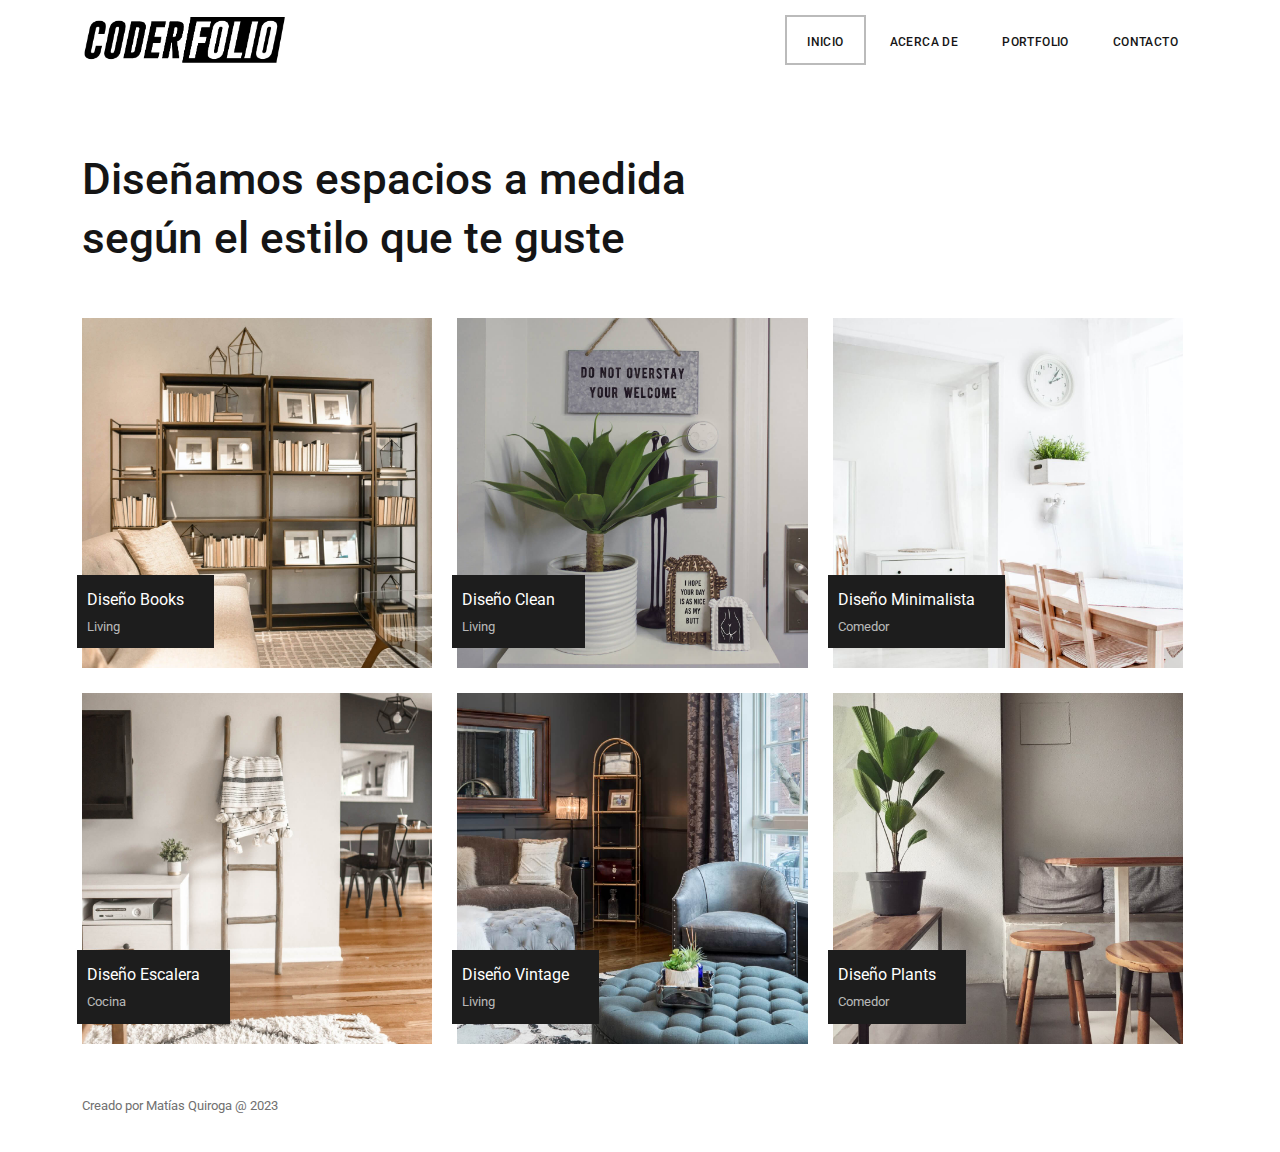
==== index.html @ 3c7e92f3 "primer commit" ====
<!DOCTYPE html>
<html lang="es">

<head>
	<meta charset="utf-8">
	<meta name="viewport" content="width=device-width, initial-scale=1">
	<link rel="stylesheet" href="./css/normalize.css" />
	<title>CoderFolio</title>
	<link rel="icon" type="image/png" href="./img/icono.png" />
	<link href="https://fonts.googleapis.com/css2?family=Roboto:wght@400;500;700&display=swap" rel="stylesheet">
	<link href="https://cdn.jsdelivr.net/npm/bootstrap@5.3.0-alpha1/dist/css/bootstrap.min.css" rel="stylesheet">
	<link rel="stylesheet" href="./css/estilos.css" />
</head>

<body>
	<div class="container-lg">
		<header class="barra-superior">
			<div class="logos">
				<a class="logo-sitio" href="./index.html">
					<img class="logo" src="./img/logo.png" alt="CoderFolio" />
				</a>
			</div>
			<nav class="menu-navegacion">
				<ul class="menu-lista">
					<li class="menu-item activo">
						<a href="./index.html">Inicio</a>
					</li>
					<li class="menu-item">
						<a href="./acerca_de.html">Acerca de</a>
					</li>
					<li class="menu-item">
						<a href="./portfolio.html">Portfolio</a>
					</li>
					<li class="menu-item">
						<a href="./contacto.html">Contacto</a>
					</li>
				</ul>
			</nav>
		</header>

		<main class="principal">
			<div class="encabezado">
				<h2>
					Diseñamos espacios a medida <br>
					según el estilo que te guste
				</h2>
			</div>

			<div class="grilla">
				<div class="grilla-item">
					<a href="portfolio-item.html">
						<img src="./img/imagenes/foto-01.jpg" class="imagen" alt="Diseño 1" />
						<div class="textos">
							<div class="titulo">Diseño Books</div>
							<div class="subtitulo">Living</div>
						</div>
					</a>
				</div>
				<div class="grilla-item">
					<a href="portfolio-item.html">
						<img src="./img/imagenes/foto-02.jpg" class="imagen" alt="Diseño 2" />
						<div class="textos">
							<div class="titulo">Diseño Clean</div>
							<div class="subtitulo">Living</div>
						</div>
					</a>
				</div>
				<div class="grilla-item">
					<a href="portfolio-item.html">
						<img src="./img/imagenes/foto-03.jpg" class="imagen" alt="Diseño 3" />
						<div class="textos">
							<div class="titulo">Diseño Minimalista</div>
							<div class="subtitulo">Comedor</div>
						</div>
					</a>
				</div>
				<div class="grilla-item">
					<a href="portfolio-item.html">
						<img src="./img/imagenes/foto-04.jpg" class="imagen" alt="Diseño 4" />
						<div class="textos">
							<div class="titulo">Diseño Escalera</div>
							<div class="subtitulo">Cocina</div>
						</div>
					</a>
				</div>
				<div class="grilla-item">
					<a href="portfolio-item.html">
						<img src="./img/imagenes/foto-05.jpg" class="imagen" alt="Diseño 5" />
						<div class="textos">
							<div class="titulo">Diseño Vintage</div>
							<div class="subtitulo">Living</div>
						</div>
					</a>
				</div>
				<div class="grilla-item">
					<a href="portfolio-item.html">
						<img src="./img/imagenes/foto-06.jpg" class="imagen" alt="Diseño 6" />
						<div class="textos">
							<div class="titulo">Diseño Plants</div>
							<div class="subtitulo">Comedor</div>
						</div>
					</a>
				</div>
			</div>
		</main>

		<footer class="pie-de-pagina">
			<p class="creador">Creado por Matías Quiroga @ 2023</p>
		</footer>
	</div>
	<script src="https://cdn.jsdelivr.net/npm/bootstrap@5.3.0-alpha1/dist/js/bootstrap.bundle.min.js"></script>
</body>
</html>
---- css/estilos.css ----
* {
	box-sizing:border-box;
}
body {
  font-size: 15px;
  line-height: 1.8;
  font-weight: 400;
  color: #707070;
	font-family: 'Roboto', sans-serif;
}

a {
  color: #151515;
  text-decoration: none;
}
a:hover {
  color: #707070;
  text-decoration: none;
}
img {
	width: 100%;
}

.columnitas {
	width:100%;
	display: flex;
  flex-wrap: wrap;
  gap: 10px;
	align-items: flex-start;
}
.mitad {
	flex-basis: 45%;
	flex-grow: 1;
}
.tercio {
	flex-basis: 30%;
	flex-grow: 1;
}
.dobletercio {
	flex-basis: 30%;
	flex-grow: 2;
}
.esp {
	padding: 10px;
}

.boton {
	background-color: #151515;
	color: #fff;
	font-size: 12px;
	font-weight: 500;
	padding: 12px 24px;
	letter-spacing: 1px;
	display: inline-block;
	border: 2px solid #151515;
}
.boton:hover {
  opacity: .9;
	color: #fff;
}

.contenedor {
	max-width: 1100px;
	padding: 15px;
	margin: 0 auto;
}

header.barra-superior {
	position: relative;
	height: 80px;
	line-height: 1;
}
header.barra-superior .logos, header.barra-superior .menu-navegacion {
	position: absolute;
	top: 15px;
}
header.barra-superior .logos {
	left:0;
}
header.barra-superior .logos img {
	height: 50px;
}
header.barra-superior .menu-navegacion {
	right: 0;
}

ul.menu-lista {
	list-style-type: none;
	margin: 0;
}
ul.menu-lista li {
	display: inline-block;
}
ul.menu-lista li a {
	font-size: 12px;
	letter-spacing: .4px;
	font-weight: 500;
	text-transform: uppercase;
	text-decoration: none;
	display: inline-block;
	height: 50px;
	padding: 0 20px;
	line-height: 50px;
}
ul.menu-lista li.activo a {
	border: 2px solid #bbbbbb;
}

.principal .encabezado, .contacto .encabezado, .portfolio .encabezado {
	margin: 70px 0 50px 0;
}
.encabezado h2 {
	font-size: 44px;
	line-height: 59px;
	font-weight: 500;
	color: #151515;
	margin: 0 0 20px 0;
}
.principal .grilla, .portfolio .grilla {
	width: 100%;
	display: flex;
  flex-wrap: wrap;
  gap: 10px;
}
.principal .grilla .grilla-item, .portfolio .grilla .grilla-item {
	position: relative;
	flex-basis: 30%;
	flex-grow: 1;
}
.principal .grilla .grilla-item a, .portfolio .grilla .grilla-item a {
	display: block;
	padding: 0 15px 15px 0;
}	
.principal .grilla .grilla-item .textos, .portfolio .grilla .grilla-item .textos {
	position: absolute;
	padding: 10px 30px 10px 10px;
	left: -5px;
	top: auto;
	bottom: 35px;
	background-color: #1d1d1d;
}	
.principal .grilla .grilla-item .textos .titulo, .portfolio .grilla .grilla-item .textos .titulo {
	color: #ffffff;
	font-size: 16px;
	line-height: 1.9;
}
.principal .grilla .grilla-item .textos .subtitulo, .portfolio .grilla .grilla-item .textos .subtitulo {
color: rgba(255, 255, 255, 0.7);
	font-size: 13px;
}

.acerca-de {
	margin-top: 50px;
}
.acerca-de .textos {
	margin-left: 50px;
}
.acerca-de .textos .encabezado h2 {
	line-height: 54px;
}
.acerca-de .textos .lista-negra {
	color: #151515;
	font-weight: 500;
	padding-left: 10px;
}
.acerca-de .textos .lista-negra li {
	list-style-type: '■';
  padding-inline-start: 10px;
	font-size: 16px;
}
.acerca-de .textos p {
	font-size: 16px;
	line-height: 26px;
	font-weight: 400;
}
.acerca-de .textos .botones {
	margin-top: 20px;
}

.contacto .medios {
	text-align: center;
	margin-bottom: 50px;
}
.contacto .medios img {
	width: revert;
	max-width: 36px;
	margin-bottom: 15px;
}
.contacto .medios h6 {
	font-size: 16px;
	font-weight: 400;
	margin-bottom: 7px;
	color: #151515;
	line-height: 1.4;
	margin: 0 0 20px;
}
.contacto .formulario-contacto .input-texto, .contacto .formulario-contacto .input-mensaje {
	background-color: #fafafa;
	color: #151515;
	border: 1px solid #e6e6e6;
	display: block;
	padding: 12px 15px;
	width: 100%;
	font-size: 15px;
	line-height: 1.15;
	margin-bottom: 10px;
}
.contacto .formulario-contacto .enviar {
	display: block;
	margin: 0 auto;
}
.contacto .mapa {
	margin: 40px 0;
	border: 0;
	width: 100%;
	height: 400px;
}

.portfolio-item {
	margin-top: 70px;
}
.portfolio-item .tercio {
	vertical-align: top;
}
.portfolio-item .textos {
	padding-right: 50px;
}
.portfolio-item .encabezado h2 {
	font-size: 38px;
	line-height: 44px;
	font-weight: 500;
	margin-bottom: 2px;
}
.portfolio-item .subtitulo {
	font-size: 20px;
	font-weight: 400;
	color: #505050;
}
.portfolio-item .descripcion {
	font-size: 15px;
	line-height: 25px;
	font-weight: 400;
}
.portfolio-item h4 {
	font-size: 17px;
	font-weight: 500;
	color: #151515;
	display: block;
	margin: 20px 0 -15px 0;
}

.pie-de-pagina .creador {
	padding: 35px 0;
}
.pie-de-pagina .creador {
	color: #707070;
	font-size: 13px;
	font-weight: 400;
	margin-bottom: 0;
}
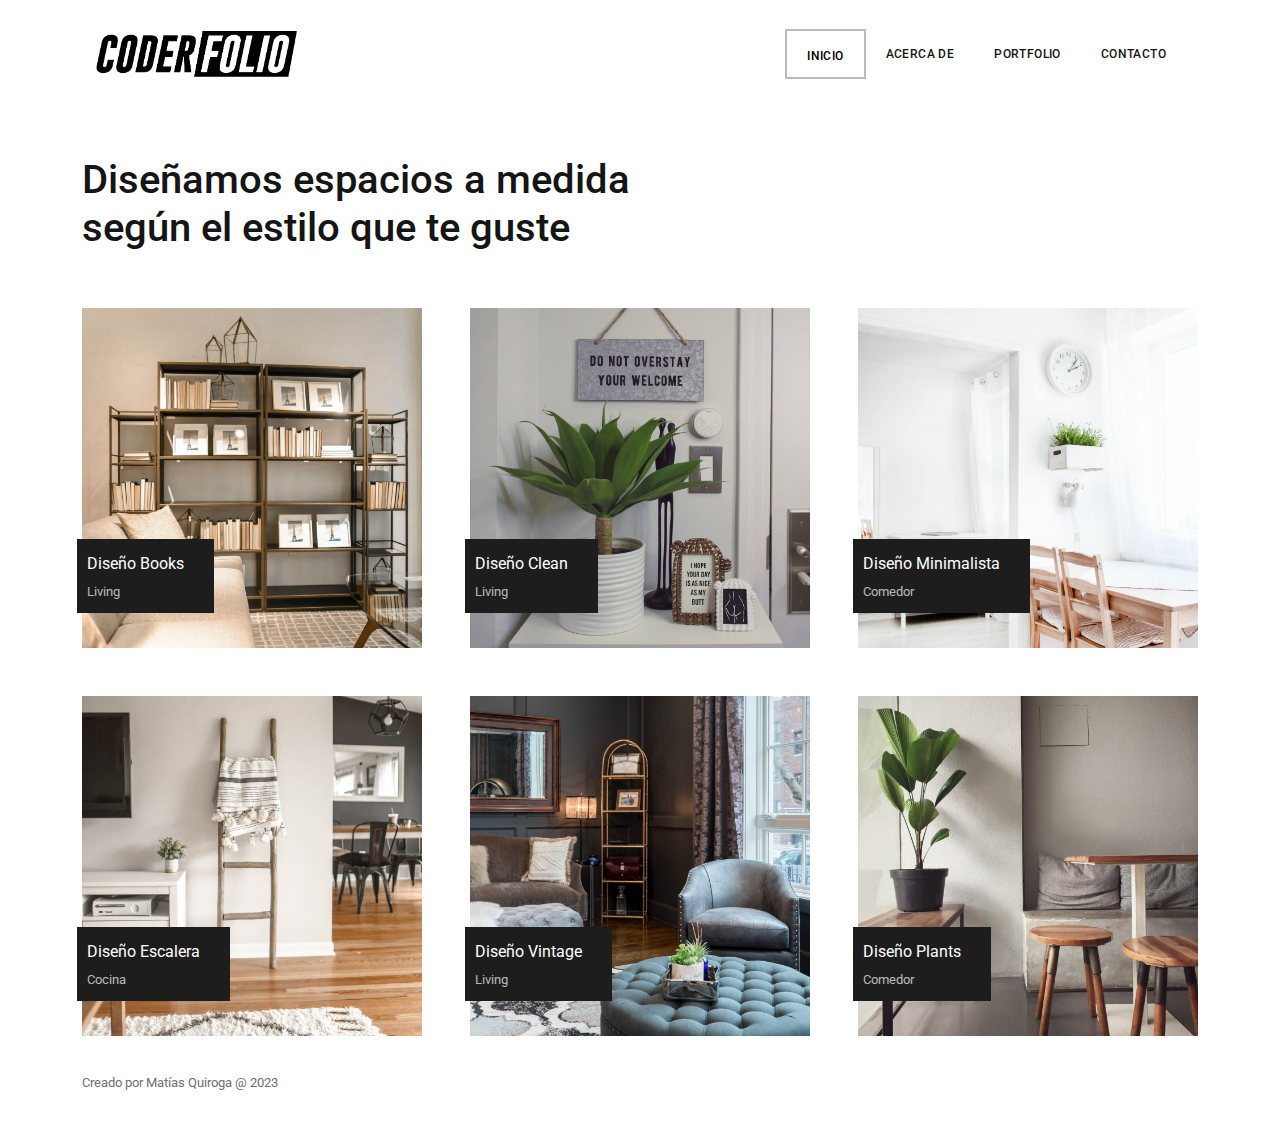
==== commit 67355ee8: "agregado bootstrap 5" ====
--- a/index.html
+++ b/index.html
@@ -15,91 +15,108 @@
 <body>
 	<div class="container-lg">
 		<header class="barra-superior">
-			<div class="logos">
-				<a class="logo-sitio" href="./index.html">
-					<img class="logo" src="./img/logo.png" alt="CoderFolio" />
-				</a>
-			</div>
-			<nav class="menu-navegacion">
-				<ul class="menu-lista">
-					<li class="menu-item activo">
-						<a href="./index.html">Inicio</a>
-					</li>
-					<li class="menu-item">
-						<a href="./acerca_de.html">Acerca de</a>
-					</li>
-					<li class="menu-item">
-						<a href="./portfolio.html">Portfolio</a>
-					</li>
-					<li class="menu-item">
-						<a href="./contacto.html">Contacto</a>
-					</li>
-				</ul>
+			<nav class="navbar navbar-expand-lg">
+				<div class="container-fluid">
+					<a class="navbar-brand" href="./index.html">
+						<img src="./img/logo.png" alt="CoderFolio" class="my-3" />
+					</a>
+					<button class="navbar-toggler" type="button" data-bs-toggle="collapse" data-bs-target="#menu-desplegable">
+						<span class="navbar-toggler-icon"></span>
+					</button>
+					<div class="collapse navbar-collapse" id="menu-desplegable">
+						<ul class="navbar-nav ms-auto mb-2 mb-lg-0">
+							<li class="nav-item">
+								<a class="nav-link active" href="./index.html">Inicio</a>
+							</li>
+							<li class="nav-item">
+								<a class="nav-link" href="./acerca_de.html">Acerca de</a>
+							</li>
+							<li class="nav-item">
+								<a class="nav-link" href="./portfolio.html">Portfolio</a>
+							</li>
+							<li class="nav-item">
+								<a class="nav-link" href="./contacto.html">Contacto</a>
+							</li>
+						</ul>
+					</div>
+				</div>
 			</nav>
 		</header>
 
-		<main class="principal">
-			<div class="encabezado">
-				<h2>
-					Diseñamos espacios a medida <br>
-					según el estilo que te guste
-				</h2>
-			</div>
+
+		<main>
+			<h2 class="fs-1 py-5">
+				Diseñamos espacios a medida <br>
+				según el estilo que te guste
+			</h2>
 
 			<div class="grilla">
-				<div class="grilla-item">
-					<a href="portfolio-item.html">
-						<img src="./img/imagenes/foto-01.jpg" class="imagen" alt="Diseño 1" />
-						<div class="textos">
-							<div class="titulo">Diseño Books</div>
-							<div class="subtitulo">Living</div>
-						</div>
-					</a>
+				<div class="row row-cols-1 row-cols-sm-2 row-cols-md-3 g-4 g-xl-5">
+				<div class="col">
+					<div class="grilla-item">
+						<a href="portfolio-item.html">
+							<img src="./img/imagenes/foto-01.jpg" class="img-fluid" alt="Diseño 1" />
+							<div class="textos">
+								<div class="titulo">Diseño Books</div>
+								<div class="subtitulo">Living</div>
+							</div>
+						</a>
+					</div>
 				</div>
-				<div class="grilla-item">
-					<a href="portfolio-item.html">
-						<img src="./img/imagenes/foto-02.jpg" class="imagen" alt="Diseño 2" />
-						<div class="textos">
-							<div class="titulo">Diseño Clean</div>
-							<div class="subtitulo">Living</div>
-						</div>
-					</a>
+				<div class="col">
+					<div class="grilla-item">
+						<a href="portfolio-item.html">
+							<img src="./img/imagenes/foto-02.jpg" class="img-fluid" alt="Diseño 2" />
+							<div class="textos">
+								<div class="titulo">Diseño Clean</div>
+								<div class="subtitulo">Living</div>
+							</div>
+						</a>
+					</div>
 				</div>
-				<div class="grilla-item">
-					<a href="portfolio-item.html">
-						<img src="./img/imagenes/foto-03.jpg" class="imagen" alt="Diseño 3" />
-						<div class="textos">
-							<div class="titulo">Diseño Minimalista</div>
-							<div class="subtitulo">Comedor</div>
-						</div>
-					</a>
+				<div class="col">
+					<div class="grilla-item">
+						<a href="portfolio-item.html">
+							<img src="./img/imagenes/foto-03.jpg" class="img-fluid" alt="Diseño 3" />
+							<div class="textos">
+								<div class="titulo">Diseño Minimalista</div>
+								<div class="subtitulo">Comedor</div>
+							</div>
+						</a>
+					</div>
 				</div>
-				<div class="grilla-item">
-					<a href="portfolio-item.html">
-						<img src="./img/imagenes/foto-04.jpg" class="imagen" alt="Diseño 4" />
-						<div class="textos">
-							<div class="titulo">Diseño Escalera</div>
-							<div class="subtitulo">Cocina</div>
-						</div>
-					</a>
+				<div class="col">
+					<div class="grilla-item">
+						<a href="portfolio-item.html">
+							<img src="./img/imagenes/foto-04.jpg" class="img-fluid" alt="Diseño 4" />
+							<div class="textos">
+								<div class="titulo">Diseño Escalera</div>
+								<div class="subtitulo">Cocina</div>
+							</div>
+						</a>
+					</div>
 				</div>
-				<div class="grilla-item">
-					<a href="portfolio-item.html">
-						<img src="./img/imagenes/foto-05.jpg" class="imagen" alt="Diseño 5" />
-						<div class="textos">
-							<div class="titulo">Diseño Vintage</div>
-							<div class="subtitulo">Living</div>
-						</div>
-					</a>
+				<div class="col">
+					<div class="grilla-item">
+						<a href="portfolio-item.html">
+							<img src="./img/imagenes/foto-05.jpg" class="img-fluid" alt="Diseño 5" />
+							<div class="textos">
+								<div class="titulo">Diseño Vintage</div>
+								<div class="subtitulo">Living</div>
+							</div>
+						</a>
+					</div>
 				</div>
-				<div class="grilla-item">
-					<a href="portfolio-item.html">
-						<img src="./img/imagenes/foto-06.jpg" class="imagen" alt="Diseño 6" />
-						<div class="textos">
-							<div class="titulo">Diseño Plants</div>
-							<div class="subtitulo">Comedor</div>
-						</div>
-					</a>
+				<div class="col">
+					<div class="grilla-item">
+						<a href="portfolio-item.html">
+							<img src="./img/imagenes/foto-06.jpg" class="img-fluid" alt="Diseño 6" />
+							<div class="textos">
+								<div class="titulo">Diseño Plants</div>
+								<div class="subtitulo">Comedor</div>
+							</div>
+						</a>
+					</div>
 				</div>
 			</div>
 		</main>
--- a/css/estilos.css
+++ b/css/estilos.css
@@ -1,14 +1,11 @@
-* {
-	box-sizing:border-box;
-}
+/* estilos globales */
 body {
-  font-size: 15px;
+  font-size: 16px;
   line-height: 1.8;
   font-weight: 400;
   color: #707070;
 	font-family: 'Roboto', sans-serif;
 }
-
 a {
   color: #151515;
   text-decoration: none;
@@ -17,238 +14,44 @@
   color: #707070;
   text-decoration: none;
 }
-img {
-	width: 100%;
+h1, h2 {
+	color: #151515;
+}
+.btn.btn-dark {
+	border-radius: 0;
+	font-size: 12px;
+	font-weight: 500;
+	padding: 14px 26px;
+	letter-spacing: 1px;
 }
 
-.columnitas {
-	width:100%;
-	display: flex;
-  flex-wrap: wrap;
-  gap: 10px;
-	align-items: flex-start;
-}
-.mitad {
-	flex-basis: 45%;
-	flex-grow: 1;
-}
-.tercio {
-	flex-basis: 30%;
-	flex-grow: 1;
-}
-.dobletercio {
-	flex-basis: 30%;
-	flex-grow: 2;
-}
-.esp {
-	padding: 10px;
-}
-
-.boton {
-	background-color: #151515;
-	color: #fff;
-	font-size: 12px;
-	font-weight: 500;
-	padding: 12px 24px;
-	letter-spacing: 1px;
-	display: inline-block;
-	border: 2px solid #151515;
-}
-.boton:hover {
-  opacity: .9;
-	color: #fff;
-}
-
-.contenedor {
-	max-width: 1100px;
-	padding: 15px;
-	margin: 0 auto;
-}
-
-header.barra-superior {
-	position: relative;
-	height: 80px;
-	line-height: 1;
-}
-header.barra-superior .logos, header.barra-superior .menu-navegacion {
-	position: absolute;
-	top: 15px;
-}
-header.barra-superior .logos {
-	left:0;
-}
-header.barra-superior .logos img {
+/* barra superior */
+.navbar-brand img {
 	height: 50px;
 }
-header.barra-superior .menu-navegacion {
-	right: 0;
-}
-
-ul.menu-lista {
-	list-style-type: none;
-	margin: 0;
-}
-ul.menu-lista li {
-	display: inline-block;
-}
-ul.menu-lista li a {
+.barra-superior .nav-item a {
 	font-size: 12px;
 	letter-spacing: .4px;
 	font-weight: 500;
 	text-transform: uppercase;
-	text-decoration: none;
-	display: inline-block;
 	height: 50px;
-	padding: 0 20px;
 	line-height: 50px;
+	color: #151515;
 }
-ul.menu-lista li.activo a {
+.barra-superior .nav-item a:hover {
+    color: #707070;
+    text-decoration: none;
+}
+@media (min-width: 992px) {
+	.navbar-expand-lg .navbar-nav .nav-link {
+		padding: 0 20px;
+	}
+}
+.barra-superior .nav-item a.active {
 	border: 2px solid #bbbbbb;
 }
 
-.principal .encabezado, .contacto .encabezado, .portfolio .encabezado {
-	margin: 70px 0 50px 0;
-}
-.encabezado h2 {
-	font-size: 44px;
-	line-height: 59px;
-	font-weight: 500;
-	color: #151515;
-	margin: 0 0 20px 0;
-}
-.principal .grilla, .portfolio .grilla {
-	width: 100%;
-	display: flex;
-  flex-wrap: wrap;
-  gap: 10px;
-}
-.principal .grilla .grilla-item, .portfolio .grilla .grilla-item {
-	position: relative;
-	flex-basis: 30%;
-	flex-grow: 1;
-}
-.principal .grilla .grilla-item a, .portfolio .grilla .grilla-item a {
-	display: block;
-	padding: 0 15px 15px 0;
-}	
-.principal .grilla .grilla-item .textos, .portfolio .grilla .grilla-item .textos {
-	position: absolute;
-	padding: 10px 30px 10px 10px;
-	left: -5px;
-	top: auto;
-	bottom: 35px;
-	background-color: #1d1d1d;
-}	
-.principal .grilla .grilla-item .textos .titulo, .portfolio .grilla .grilla-item .textos .titulo {
-	color: #ffffff;
-	font-size: 16px;
-	line-height: 1.9;
-}
-.principal .grilla .grilla-item .textos .subtitulo, .portfolio .grilla .grilla-item .textos .subtitulo {
-color: rgba(255, 255, 255, 0.7);
-	font-size: 13px;
-}
-
-.acerca-de {
-	margin-top: 50px;
-}
-.acerca-de .textos {
-	margin-left: 50px;
-}
-.acerca-de .textos .encabezado h2 {
-	line-height: 54px;
-}
-.acerca-de .textos .lista-negra {
-	color: #151515;
-	font-weight: 500;
-	padding-left: 10px;
-}
-.acerca-de .textos .lista-negra li {
-	list-style-type: '■';
-  padding-inline-start: 10px;
-	font-size: 16px;
-}
-.acerca-de .textos p {
-	font-size: 16px;
-	line-height: 26px;
-	font-weight: 400;
-}
-.acerca-de .textos .botones {
-	margin-top: 20px;
-}
-
-.contacto .medios {
-	text-align: center;
-	margin-bottom: 50px;
-}
-.contacto .medios img {
-	width: revert;
-	max-width: 36px;
-	margin-bottom: 15px;
-}
-.contacto .medios h6 {
-	font-size: 16px;
-	font-weight: 400;
-	margin-bottom: 7px;
-	color: #151515;
-	line-height: 1.4;
-	margin: 0 0 20px;
-}
-.contacto .formulario-contacto .input-texto, .contacto .formulario-contacto .input-mensaje {
-	background-color: #fafafa;
-	color: #151515;
-	border: 1px solid #e6e6e6;
-	display: block;
-	padding: 12px 15px;
-	width: 100%;
-	font-size: 15px;
-	line-height: 1.15;
-	margin-bottom: 10px;
-}
-.contacto .formulario-contacto .enviar {
-	display: block;
-	margin: 0 auto;
-}
-.contacto .mapa {
-	margin: 40px 0;
-	border: 0;
-	width: 100%;
-	height: 400px;
-}
-
-.portfolio-item {
-	margin-top: 70px;
-}
-.portfolio-item .tercio {
-	vertical-align: top;
-}
-.portfolio-item .textos {
-	padding-right: 50px;
-}
-.portfolio-item .encabezado h2 {
-	font-size: 38px;
-	line-height: 44px;
-	font-weight: 500;
-	margin-bottom: 2px;
-}
-.portfolio-item .subtitulo {
-	font-size: 20px;
-	font-weight: 400;
-	color: #505050;
-}
-.portfolio-item .descripcion {
-	font-size: 15px;
-	line-height: 25px;
-	font-weight: 400;
-}
-.portfolio-item h4 {
-	font-size: 17px;
-	font-weight: 500;
-	color: #151515;
-	display: block;
-	margin: 20px 0 -15px 0;
-}
-
+/* pie de pagina */
 .pie-de-pagina .creador {
 	padding: 35px 0;
 }
@@ -257,4 +60,66 @@
 	font-size: 13px;
 	font-weight: 400;
 	margin-bottom: 0;
+}
+
+/* posicionamiento label en grillas */
+.grilla .grilla-item {
+	position: relative;
+}
+.grilla .grilla-item .textos {
+	position: absolute;
+	padding: 10px 30px 10px 10px;
+	left: -5px;
+	bottom: 35px;
+	background-color: #1d1d1d;
+}	
+.grilla .grilla-item .textos .titulo {
+	color: #ffffff;
+	font-size: 16px;
+	line-height: 1.9;
+}
+.grilla .grilla-item .textos .subtitulo {
+	color: rgba(255, 255, 255, 0.7);
+	font-size: 13px;
+}
+
+/* ul personalizados */
+.lista-negra {
+	color: #151515;
+	font-weight: 500;
+	padding-inline-start: 12px;
+}
+.lista-negra li {
+	list-style-type: '■ ';
+  list-style-position: inside;
+	font-size: 16px;
+	padding: 0;
+}
+
+/* pagina de contacto */
+.medios img {
+	width: revert;
+	max-width: 36px;
+	margin-bottom: 15px;
+}
+.medios h6 {
+	font-size: 16px;
+	font-weight: 400;
+	line-height: 1.4;
+	margin: 0 0 20px;
+}
+.formulario-contacto .form-control {
+	background-color: #fafafa;
+	color: #151515;
+	border: 1px solid #e6e6e6;
+	padding: 12px 15px;
+	font-size: 15px;
+	line-height: 1.15;
+	border-radius: 0;
+}
+.contacto-mapa {
+	margin: 40px 0;
+	border: 0;
+	width: 100%;
+	height: 400px;
 }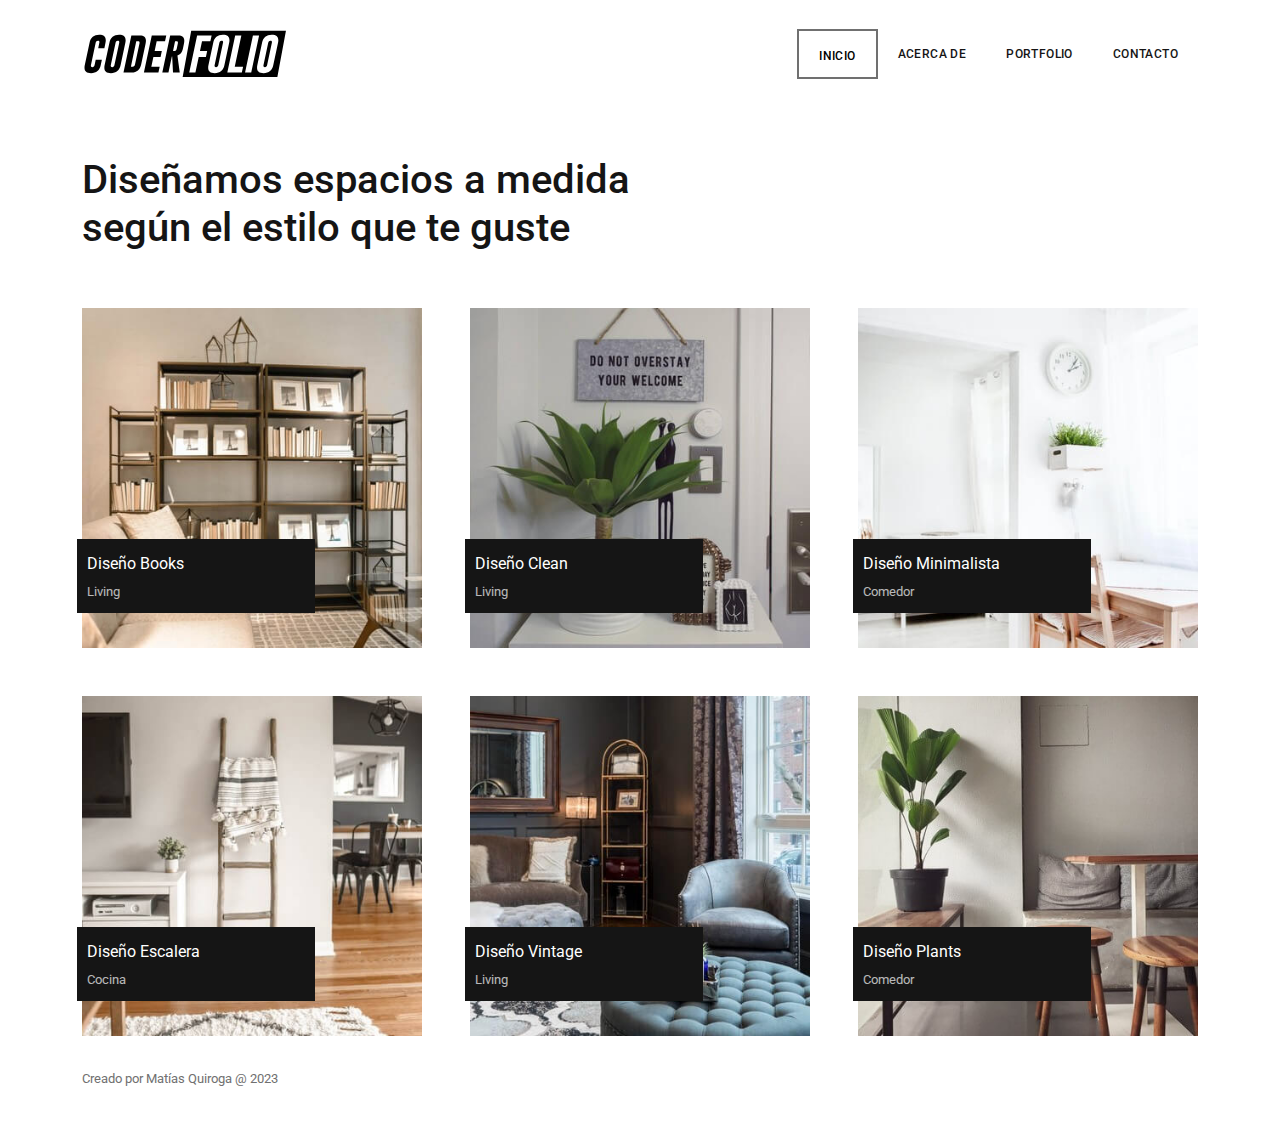
==== commit 1569cb6f: "incluido sitemap, logo svg, miniaturas optimizadas para velocidad y carpeta scss" ====
--- a/index.html
+++ b/index.html
@@ -4,38 +4,41 @@
 <head>
 	<meta charset="utf-8">
 	<meta name="viewport" content="width=device-width, initial-scale=1">
-	<link rel="stylesheet" href="./css/normalize.css" />
+	<link rel="stylesheet" href="sass/normalize.css" />
 	<title>CoderFolio</title>
-	<link rel="icon" type="image/png" href="./img/icono.png" />
+	<meta name="description" content="CoderFolio es un showcase de nuestros trabajos recientes. Actualmente realizado para el curso de CoderHouse de Desarrollo Web.">
+	<meta name="keywords"  content="portfolio, trabajos, diseños, informacion, espacios, decoración, ambientes">
+	<link rel="icon" type="image/png" href="img/icono.png" />
 	<link href="https://fonts.googleapis.com/css2?family=Roboto:wght@400;500;700&display=swap" rel="stylesheet">
 	<link href="https://cdn.jsdelivr.net/npm/bootstrap@5.3.0-alpha1/dist/css/bootstrap.min.css" rel="stylesheet">
-	<link rel="stylesheet" href="./css/estilos.css" />
+	<link rel="stylesheet" href="sass/main.css" />
+	<link rel="stylesheet" href="https://cdnjs.cloudflare.com/ajax/libs/animate.css/4.1.1/animate.min.css" />
 </head>
 
 <body>
 	<div class="container-lg">
 		<header class="barra-superior">
 			<nav class="navbar navbar-expand-lg">
-				<div class="container-fluid">
-					<a class="navbar-brand" href="./index.html">
-						<img src="./img/logo.png" alt="CoderFolio" class="my-3" />
+				<div class="container-fluid px-0">
+					<a class="navbar-brand" href="index.html">
+						<img src="img/logo.svg" alt="CoderFolio" class="my-3" />
 					</a>
-					<button class="navbar-toggler" type="button" data-bs-toggle="collapse" data-bs-target="#menu-desplegable">
+					<button class="navbar-toggler" type="button" title="Menu" data-bs-toggle="collapse" data-bs-target="#menu-desplegable">
 						<span class="navbar-toggler-icon"></span>
 					</button>
 					<div class="collapse navbar-collapse" id="menu-desplegable">
 						<ul class="navbar-nav ms-auto mb-2 mb-lg-0">
 							<li class="nav-item">
-								<a class="nav-link active" href="./index.html">Inicio</a>
+								<a class="nav-link active" href="index.html">Inicio</a>
 							</li>
 							<li class="nav-item">
-								<a class="nav-link" href="./acerca_de.html">Acerca de</a>
+								<a class="nav-link" href="acerca_de.html">Acerca de</a>
 							</li>
 							<li class="nav-item">
-								<a class="nav-link" href="./portfolio.html">Portfolio</a>
+								<a class="nav-link" href="portfolio.html">Portfolio</a>
 							</li>
 							<li class="nav-item">
-								<a class="nav-link" href="./contacto.html">Contacto</a>
+								<a class="nav-link" href="contacto.html">Contacto</a>
 							</li>
 						</ul>
 					</div>
@@ -53,9 +56,9 @@
 			<div class="grilla">
 				<div class="row row-cols-1 row-cols-sm-2 row-cols-md-3 g-4 g-xl-5">
 				<div class="col">
-					<div class="grilla-item">
+					<div class="grilla-item animate__animated animate__fadeInUp animate__faster">
 						<a href="portfolio-item.html">
-							<img src="./img/imagenes/foto-01.jpg" class="img-fluid" alt="Diseño 1" />
+							<img src="img/imagenes/thumbs/foto-01.jpg" class="img-fluid" alt="Diseño 1" />
 							<div class="textos">
 								<div class="titulo">Diseño Books</div>
 								<div class="subtitulo">Living</div>
@@ -64,9 +67,9 @@
 					</div>
 				</div>
 				<div class="col">
-					<div class="grilla-item">
+					<div class="grilla-item animate__animated animate__fadeInUp animate__faster">
 						<a href="portfolio-item.html">
-							<img src="./img/imagenes/foto-02.jpg" class="img-fluid" alt="Diseño 2" />
+							<img src="img/imagenes/thumbs/foto-02.jpg" class="img-fluid" alt="Diseño 2" />
 							<div class="textos">
 								<div class="titulo">Diseño Clean</div>
 								<div class="subtitulo">Living</div>
@@ -75,9 +78,9 @@
 					</div>
 				</div>
 				<div class="col">
-					<div class="grilla-item">
+					<div class="grilla-item animate__animated animate__fadeInUp animate__faster">
 						<a href="portfolio-item.html">
-							<img src="./img/imagenes/foto-03.jpg" class="img-fluid" alt="Diseño 3" />
+							<img src="img/imagenes/thumbs/foto-03.jpg" class="img-fluid" alt="Diseño 3" />
 							<div class="textos">
 								<div class="titulo">Diseño Minimalista</div>
 								<div class="subtitulo">Comedor</div>
@@ -86,9 +89,9 @@
 					</div>
 				</div>
 				<div class="col">
-					<div class="grilla-item">
+					<div class="grilla-item animate__animated animate__fadeInUp animate__faster">
 						<a href="portfolio-item.html">
-							<img src="./img/imagenes/foto-04.jpg" class="img-fluid" alt="Diseño 4" />
+							<img src="img/imagenes/thumbs/foto-04.jpg" class="img-fluid" alt="Diseño 4" />
 							<div class="textos">
 								<div class="titulo">Diseño Escalera</div>
 								<div class="subtitulo">Cocina</div>
@@ -97,9 +100,9 @@
 					</div>
 				</div>
 				<div class="col">
-					<div class="grilla-item">
+					<div class="grilla-item animate__animated animate__fadeInUp animate__faster">
 						<a href="portfolio-item.html">
-							<img src="./img/imagenes/foto-05.jpg" class="img-fluid" alt="Diseño 5" />
+							<img src="img/imagenes/thumbs/foto-05.jpg" class="img-fluid" alt="Diseño 5" />
 							<div class="textos">
 								<div class="titulo">Diseño Vintage</div>
 								<div class="subtitulo">Living</div>
@@ -108,9 +111,9 @@
 					</div>
 				</div>
 				<div class="col">
-					<div class="grilla-item">
+					<div class="grilla-item animate__animated animate__fadeInUp animate__faster">
 						<a href="portfolio-item.html">
-							<img src="./img/imagenes/foto-06.jpg" class="img-fluid" alt="Diseño 6" />
+							<img src="img/imagenes/thumbs/foto-06.jpg" class="img-fluid" alt="Diseño 6" />
 							<div class="textos">
 								<div class="titulo">Diseño Plants</div>
 								<div class="subtitulo">Comedor</div>
--- a/sass/main.css
+++ b/sass/main.css
@@ -0,0 +1,168 @@
+@charset "UTF-8";
+/* barra superior */
+.barra-superior .navbar-brand img {
+  height: 50px;
+}
+.barra-superior .navbar-toggler {
+  border: 2px solid #707070;
+  border-radius: 0;
+}
+.barra-superior .navbar-toggler:focus {
+  outline: none;
+  box-shadow: none;
+}
+.barra-superior .nav-item a {
+  font-size: 12px;
+  font-weight: 500;
+  line-height: 34px;
+  letter-spacing: 0.4px;
+  text-align: center;
+  text-transform: uppercase;
+  height: 50px;
+  color: #151515;
+}
+.barra-superior .nav-item a:hover {
+  color: #707070;
+  text-decoration: none;
+}
+.barra-superior .nav-item a.active {
+  border: 2px solid #707070;
+}
+
+/* pie de pagina */
+.pie-de-pagina .creador {
+  font-size: 13px;
+  font-weight: 400;
+  line-height: 1.2;
+  color: #707070;
+  padding: 35px 0;
+  margin-bottom: 0;
+}
+
+/* pagina de contacto */
+.medios img {
+  width: revert;
+  max-width: 36px;
+  margin-bottom: 15px;
+}
+.medios h6 {
+  font-size: 16px;
+  font-weight: 400;
+  line-height: 1.4;
+  margin: 0 0 20px;
+}
+
+.formulario-contacto .form-control {
+  font-size: 15px;
+  font-weight: 400;
+  line-height: 1.15;
+  background-color: #fafafa;
+  color: #151515;
+  border: 1px solid #e6e6e6;
+  padding: 12px 15px;
+  border-radius: 0;
+}
+
+.contacto-mapa {
+  margin: 40px 0;
+  border: 0;
+  width: 100%;
+  height: 400px;
+}
+
+.ico-celu {
+  background-image: "img/iconos/celular.png";
+}
+
+.ico-corr {
+  background-image: "img/iconos/correo.png";
+}
+
+.ico-mapa {
+  background-image: "img/iconos/mapa.png";
+}
+
+@media (min-width: 992px) {
+  .navbar-expand-lg .navbar-nav .nav-link {
+    padding: 0 20px;
+    line-height: 50px;
+  }
+}
+.grilla .grilla-item .textos {
+  transition: all 0.5s;
+  transition-timing-function: ease-out;
+}
+.grilla .grilla-item:hover .textos {
+  width: calc(100% + 10px);
+  text-align: center;
+  padding-right: 10px;
+}
+
+/* estilos globales */
+body {
+  font-size: 16px;
+  font-weight: 400;
+  line-height: 1.8;
+  color: #707070;
+  font-family: "Roboto", sans-serif;
+}
+
+a {
+  color: #151515;
+  text-decoration: none;
+}
+a:hover {
+  color: #707070;
+  text-decoration: none;
+}
+
+h1, h2 {
+  color: #151515;
+}
+
+.btn.btn-dark {
+  font-size: 12px;
+  font-weight: 500;
+  line-height: 1.5;
+  padding: 14px 26px;
+  letter-spacing: 1px;
+  border-radius: 0;
+}
+
+/* posicionamiento label en grillas */
+.grilla .grilla-item {
+  position: relative;
+}
+.grilla .grilla-item .textos {
+  position: absolute;
+  padding: 10px 30px 10px 10px;
+  left: -5px;
+  bottom: 35px;
+  background-color: #151515;
+  width: 70%;
+}
+.grilla .grilla-item .textos .titulo {
+  color: #ffffff;
+  font-size: 16px;
+  line-height: 1.9;
+}
+.grilla .grilla-item .textos .subtitulo {
+  color: #ffffff;
+  opacity: 0.7;
+  font-size: 13px;
+}
+
+/* ul personalizados */
+.lista-negra {
+  color: #151515;
+  font-size: 16px;
+  font-weight: 500;
+  line-height: 1.8;
+  -webkit-padding-start: 12px;
+          padding-inline-start: 12px;
+}
+.lista-negra li {
+  list-style-type: "■ ";
+  list-style-position: inside;
+  padding: 0;
+}/*# sourceMappingURL=main.css.map */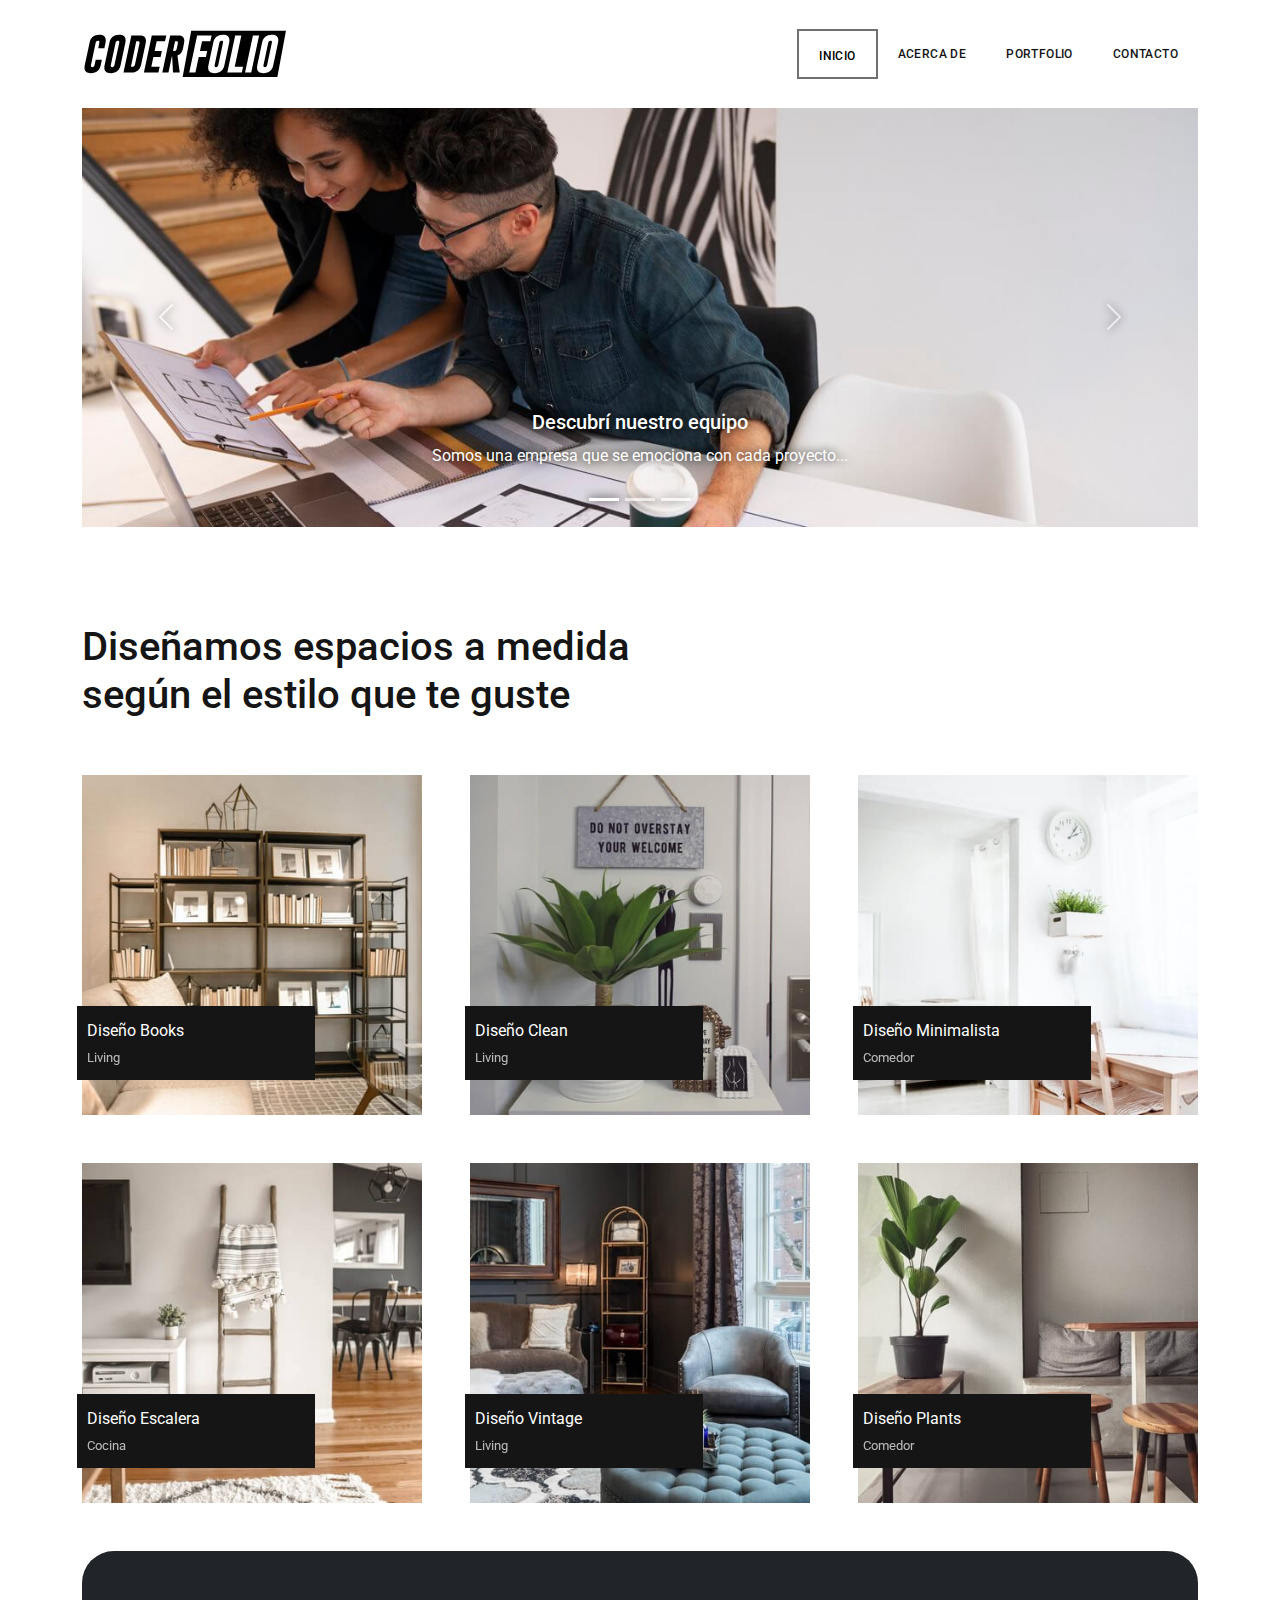
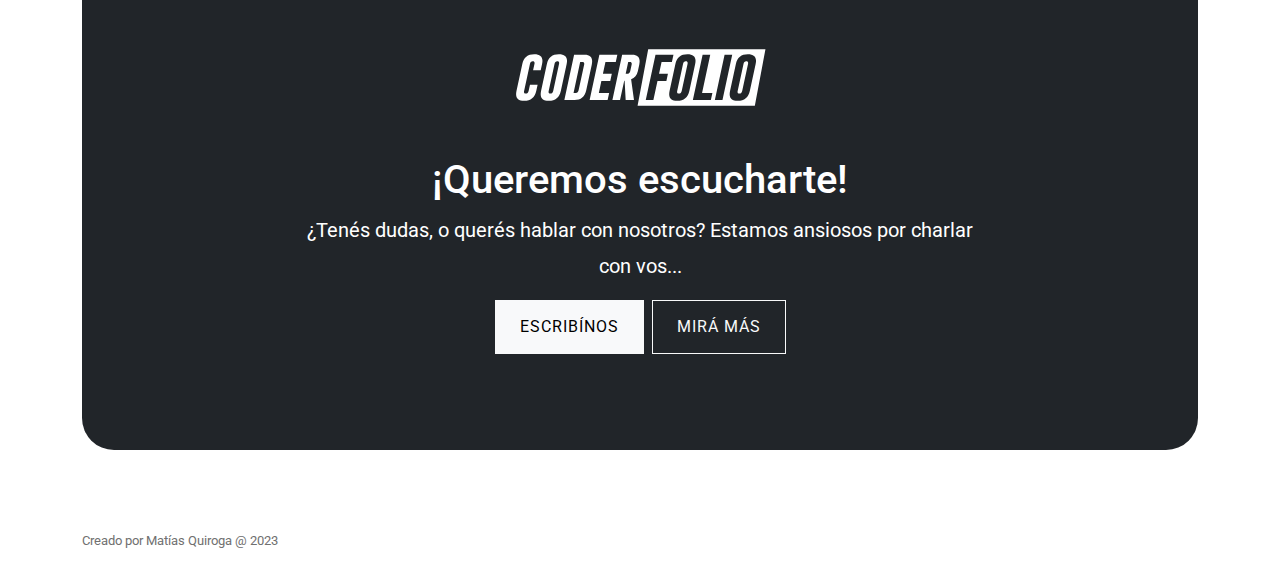
==== commit d982ceae: "modificado el home, optimizados estilos" ====
--- a/index.html
+++ b/index.html
@@ -48,6 +48,59 @@
 
 
 		<main>
+			<!-- Slider de imagenes -->
+			<div id="sliderPrincipal" class="carousel slide carousel-fade mb-5" data-bs-ride="carousel">
+				<!-- Indicadores -->
+				<div class="carousel-indicators">
+					<button type="button" data-bs-target="#sliderPrincipal" data-bs-slide-to="0" class="active" aria-current="true" aria-label="Quienes somos"></button>
+					<button type="button" data-bs-target="#sliderPrincipal" data-bs-slide-to="1" aria-label="Portfolio"></button>
+					<button type="button" data-bs-target="#sliderPrincipal" data-bs-slide-to="2" aria-label="Contacto"></button>
+				</div>
+
+				<!-- Items -->
+				<div class="carousel-inner">
+					<!-- item -->
+					<div class="carousel-item active" data-bs-interval="3000">
+						<img src="img/imagenes/slides/quienes.jpg" class="d-block w-100" alt="Quienes somos" />
+						<div class="carousel-caption d-none d-md-block">
+							<h5>Descubrí nuestro equipo</h5>
+							<p>Somos una empresa que se emociona con cada proyecto...</p>
+						</div>
+					</div>
+
+					<!-- item -->
+					<div class="carousel-item" data-bs-interval="3000">
+						<img src="img/imagenes/slides/portfolio.jpg" class="d-block w-100" alt="Portfolio" />
+						<div class="carousel-caption d-none d-md-block">
+							<h5>Mirá nuestros trabajos</h5>
+							<p>Tenemos un gran portfolio de trabajos realizados...</p>
+						</div>
+					</div>
+
+					<!-- item -->
+					<div class="carousel-item" data-bs-interval="3000">
+						<img src="img/imagenes/slides/contacto.jpg" class="d-block w-100" alt="Contacto" />
+						<div class="carousel-caption d-none d-md-block">
+							<h5>Queremos escucharte</h5>
+							<p>Ponete en contacto con nosotros, estamos ansiosos!</p>
+						</div>
+					</div>
+				</div>
+				<!-- Items -->
+
+				<!-- Controles -->
+				<button class="carousel-control-prev" type="button" data-bs-target="#sliderPrincipal" data-bs-slide="prev">
+					<span class="carousel-control-prev-icon" aria-hidden="true"></span>
+					<span class="visually-hidden">Anterior</span>
+				</button>
+				<button class="carousel-control-next" type="button" data-bs-target="#sliderPrincipal" data-bs-slide="next">
+					<span class="carousel-control-next-icon" aria-hidden="true"></span>
+					<span class="visually-hidden">Siguiente</span>
+				</button>
+			</div>
+			<!-- Slider de imagenes -->
+
+			
 			<h2 class="fs-1 py-5">
 				Diseñamos espacios a medida <br>
 				según el estilo que te guste
@@ -55,74 +108,93 @@
 
 			<div class="grilla">
 				<div class="row row-cols-1 row-cols-sm-2 row-cols-md-3 g-4 g-xl-5">
-				<div class="col">
-					<div class="grilla-item animate__animated animate__fadeInUp animate__faster">
-						<a href="portfolio-item.html">
-							<img src="img/imagenes/thumbs/foto-01.jpg" class="img-fluid" alt="Diseño 1" />
-							<div class="textos">
-								<div class="titulo">Diseño Books</div>
-								<div class="subtitulo">Living</div>
-							</div>
-						</a>
-					</div>
-				</div>
-				<div class="col">
-					<div class="grilla-item animate__animated animate__fadeInUp animate__faster">
-						<a href="portfolio-item.html">
-							<img src="img/imagenes/thumbs/foto-02.jpg" class="img-fluid" alt="Diseño 2" />
-							<div class="textos">
-								<div class="titulo">Diseño Clean</div>
-								<div class="subtitulo">Living</div>
-							</div>
-						</a>
-					</div>
-				</div>
-				<div class="col">
-					<div class="grilla-item animate__animated animate__fadeInUp animate__faster">
-						<a href="portfolio-item.html">
-							<img src="img/imagenes/thumbs/foto-03.jpg" class="img-fluid" alt="Diseño 3" />
-							<div class="textos">
-								<div class="titulo">Diseño Minimalista</div>
-								<div class="subtitulo">Comedor</div>
-							</div>
-						</a>
-					</div>
-				</div>
-				<div class="col">
-					<div class="grilla-item animate__animated animate__fadeInUp animate__faster">
-						<a href="portfolio-item.html">
-							<img src="img/imagenes/thumbs/foto-04.jpg" class="img-fluid" alt="Diseño 4" />
-							<div class="textos">
-								<div class="titulo">Diseño Escalera</div>
-								<div class="subtitulo">Cocina</div>
-							</div>
-						</a>
-					</div>
-				</div>
-				<div class="col">
-					<div class="grilla-item animate__animated animate__fadeInUp animate__faster">
-						<a href="portfolio-item.html">
-							<img src="img/imagenes/thumbs/foto-05.jpg" class="img-fluid" alt="Diseño 5" />
-							<div class="textos">
-								<div class="titulo">Diseño Vintage</div>
-								<div class="subtitulo">Living</div>
-							</div>
-						</a>
-					</div>
-				</div>
-				<div class="col">
-					<div class="grilla-item animate__animated animate__fadeInUp animate__faster">
-						<a href="portfolio-item.html">
-							<img src="img/imagenes/thumbs/foto-06.jpg" class="img-fluid" alt="Diseño 6" />
-							<div class="textos">
-								<div class="titulo">Diseño Plants</div>
-								<div class="subtitulo">Comedor</div>
-							</div>
-						</a>
+					<div class="col">
+						<div class="grilla-item animate__animated animate__fadeInUp animate__faster">
+							<a href="portfolio-item.html">
+								<img src="img/imagenes/thumbs/foto-01.jpg" class="img-fluid" alt="Diseño 1" />
+								<div class="textos">
+									<div class="titulo">Diseño Books</div>
+									<div class="subtitulo">Living</div>
+								</div>
+							</a>
+						</div>
+					</div>
+					<div class="col">
+						<div class="grilla-item animate__animated animate__fadeInUp animate__faster">
+							<a href="portfolio-item.html">
+								<img src="img/imagenes/thumbs/foto-02.jpg" class="img-fluid" alt="Diseño 2" />
+								<div class="textos">
+									<div class="titulo">Diseño Clean</div>
+									<div class="subtitulo">Living</div>
+								</div>
+							</a>
+						</div>
+					</div>
+					<div class="col">
+						<div class="grilla-item animate__animated animate__fadeInUp animate__faster">
+							<a href="portfolio-item.html">
+								<img src="img/imagenes/thumbs/foto-03.jpg" class="img-fluid" alt="Diseño 3" />
+								<div class="textos">
+									<div class="titulo">Diseño Minimalista</div>
+									<div class="subtitulo">Comedor</div>
+								</div>
+							</a>
+						</div>
+					</div>
+					<div class="col">
+						<div class="grilla-item animate__animated animate__fadeInUp animate__faster">
+							<a href="portfolio-item.html">
+								<img src="img/imagenes/thumbs/foto-04.jpg" class="img-fluid" alt="Diseño 4" />
+								<div class="textos">
+									<div class="titulo">Diseño Escalera</div>
+									<div class="subtitulo">Cocina</div>
+								</div>
+							</a>
+						</div>
+					</div>
+					<div class="col">
+						<div class="grilla-item animate__animated animate__fadeInUp animate__faster">
+							<a href="portfolio-item.html">
+								<img src="img/imagenes/thumbs/foto-05.jpg" class="img-fluid" alt="Diseño 5" />
+								<div class="textos">
+									<div class="titulo">Diseño Vintage</div>
+									<div class="subtitulo">Living</div>
+								</div>
+							</a>
+						</div>
+					</div>
+					<div class="col">
+						<div class="grilla-item animate__animated animate__fadeInUp animate__faster">
+							<a href="portfolio-item.html">
+								<img src="img/imagenes/thumbs/foto-06.jpg" class="img-fluid" alt="Diseño 6" />
+								<div class="textos">
+									<div class="titulo">Diseño Plants</div>
+									<div class="subtitulo">Comedor</div>
+								</div>
+							</a>
+						</div>
 					</div>
 				</div>
 			</div>
 		</main>
+
+		<div class="my-5">
+			<div class="p-5 text-center text-white bg-dark rounded-5 jumbotron">
+				<img src="img/logo.svg" alt="CoderFolio" class="col-lg-3 col-md-4 col-sm-6 col-xs-6 py-5" />
+				<h1 class="text-white">¡Queremos escucharte!</h1>
+				<p class="col-lg-8 mx-auto fs-5">
+					¿Tenés dudas, o querés hablar con nosotros? Estamos ansiosos por charlar con vos...
+				</p>
+				<div class="d-inline-flex gap-2 mb-5">
+					<a class="btn btn-base btn-light px-4" href="contacto.html">
+						Escribínos
+					</a>
+					<a class="btn btn-base btn-outline-light px-4" href="portfolio.html">
+						Mirá más
+					</a>
+				</div>
+			</div>
+		</div>
 
 		<footer class="pie-de-pagina">
 			<p class="creador">Creado por Matías Quiroga @ 2023</p>
--- a/sass/main.css
+++ b/sass/main.css
@@ -127,6 +127,28 @@
   padding: 14px 26px;
   letter-spacing: 1px;
   border-radius: 0;
+  text-transform: uppercase;
+}
+
+.btn.btn-base {
+  line-height: 1.5;
+  padding: 14px 26px;
+  letter-spacing: 1px;
+  border-radius: 0;
+  text-transform: uppercase;
+}
+
+/* slider */
+#sliderPrincipal h5, #sliderPrincipal p {
+  text-shadow: 0 0 10px black;
+}
+#sliderPrincipal button {
+  filter: drop-shadow(0 0 5px black);
+}
+
+/* jumbotron */
+.jumbotron img {
+  filter: invert(1);
 }
 
 /* posicionamiento label en grillas */
